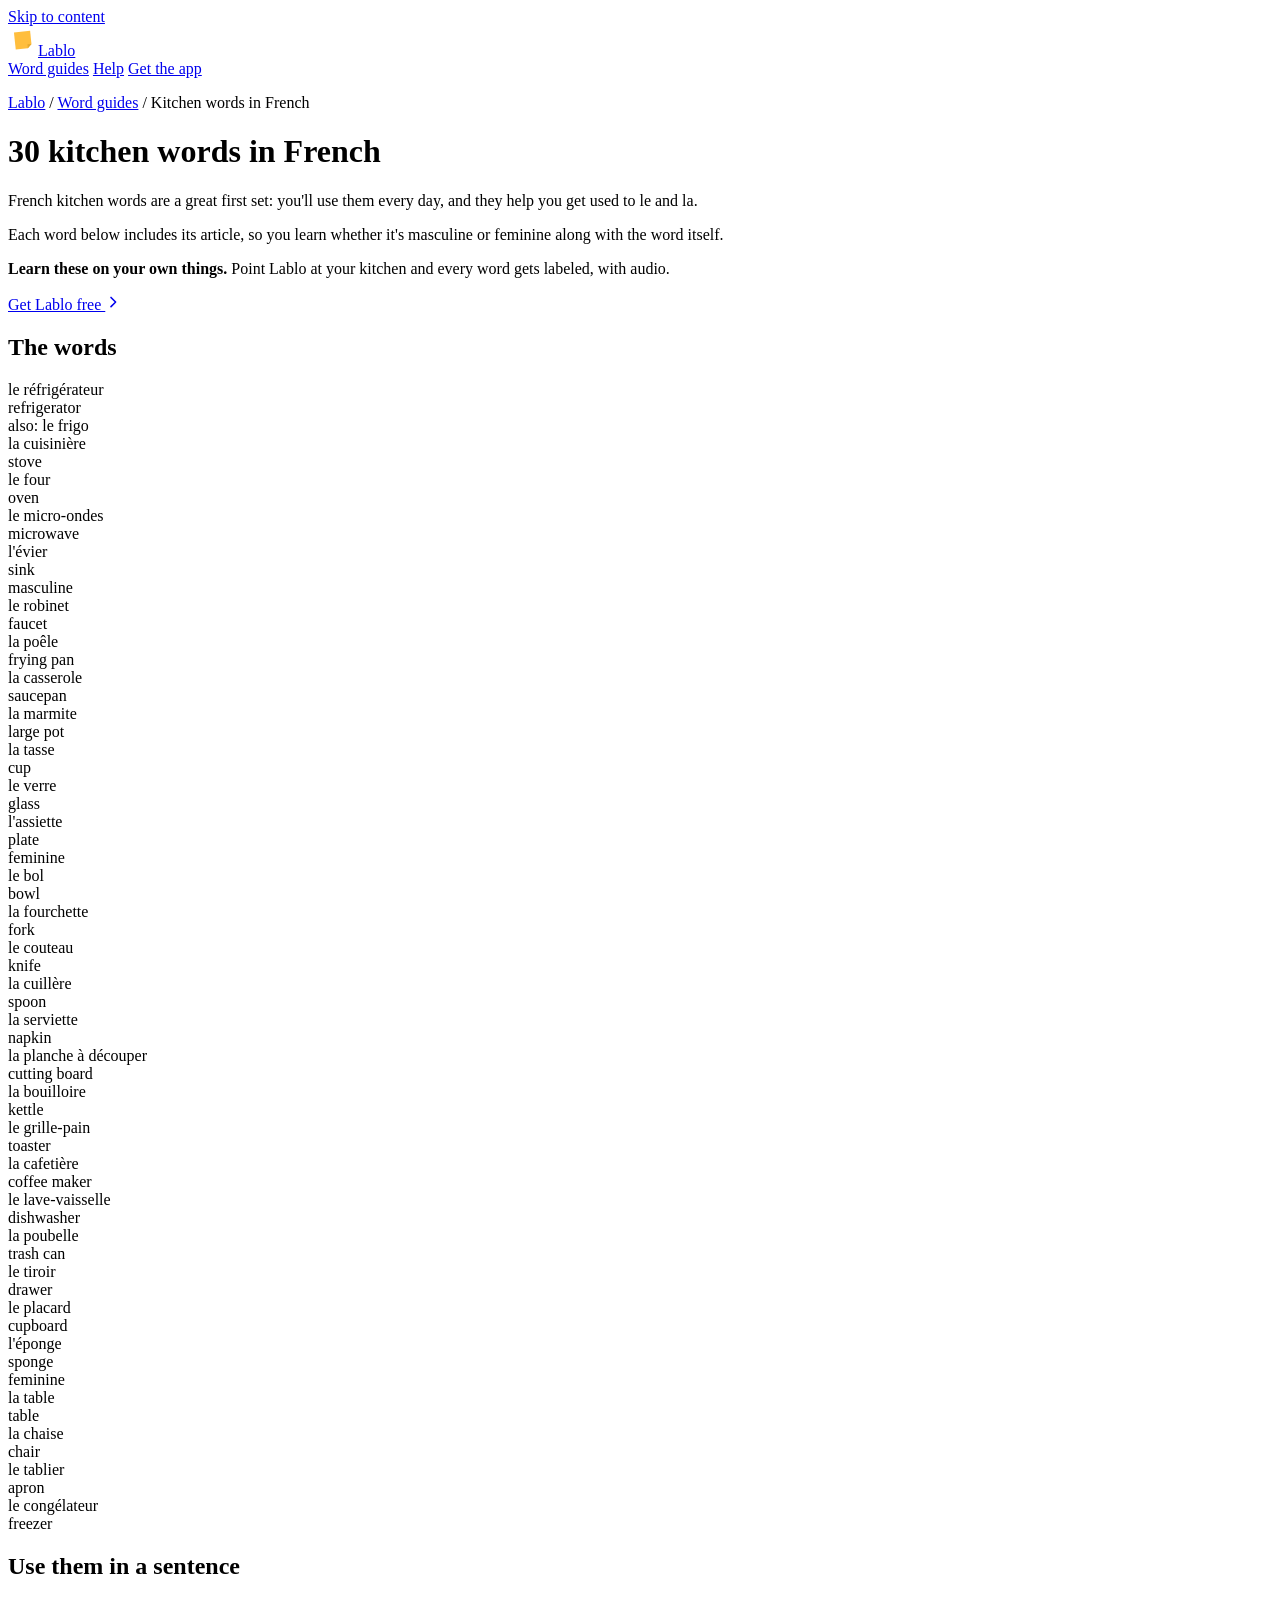
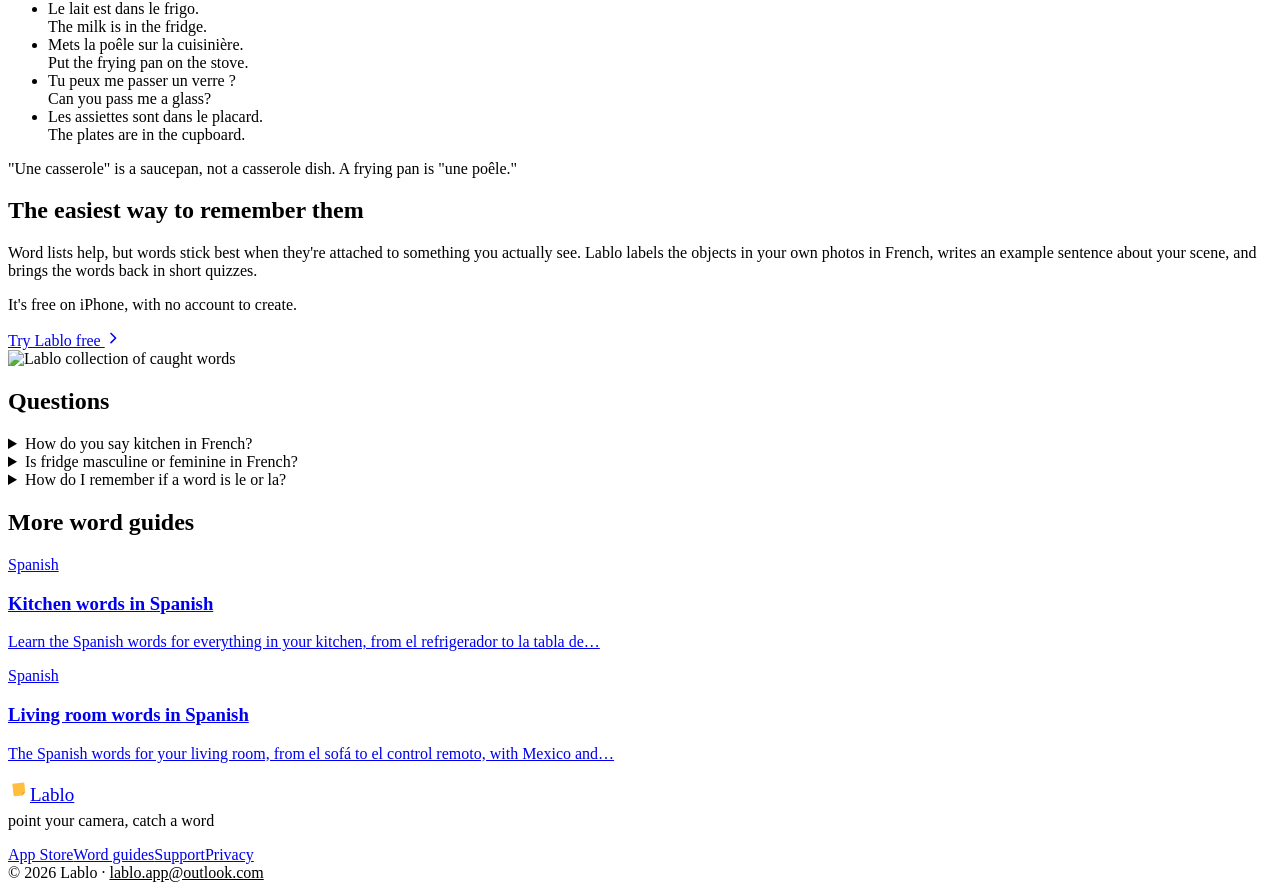
==== french-kitchen-words.html @ de6516f2 "Add files via upload" ====
<!DOCTYPE html>
<html lang="en">
<head>
<meta charset="UTF-8">
<meta name="viewport" content="width=device-width, initial-scale=1.0">
<title>30 Kitchen Words in French, With Genders and Examples | Lablo</title>
<meta name="description" content="Learn the French words for everything in your kitchen, from le frigo to la planche à découper, with masculine and feminine marked and example sentences.">
<link rel="canonical" href="https://lablo.app/words/french-kitchen-words.html">
<meta name="apple-itunes-app" content="app-id=6800958942">
<meta name="theme-color" content="#fdf7f0">
<meta property="og:type" content="article">
<meta property="og:url" content="https://lablo.app/words/french-kitchen-words.html">
<meta property="og:title" content="30 Kitchen Words in French, With Genders and Examples | Lablo">
<meta property="og:description" content="Learn the French words for everything in your kitchen, from le frigo to la planche à découper, with masculine and feminine marked and example sentences.">
<meta property="og:image" content="https://lablo.app/assets/og-image.jpg">
<meta name="twitter:card" content="summary_large_image">
<link rel="icon" href="/assets/favicon.svg" type="image/svg+xml">
<link rel="preconnect" href="https://fonts.googleapis.com">
<link rel="preconnect" href="https://fonts.gstatic.com" crossorigin>
<link href="https://fonts.googleapis.com/css2?family=Nunito:wght@600;700;800&family=Outfit:wght@400;500;600;700&family=Kalam&display=swap" rel="stylesheet">
<link rel="stylesheet" href="/assets/site.css">
<script type="application/ld+json">{"@context": "https://schema.org", "@type": "FAQPage", "mainEntity": [{"@type": "Question", "name": "How do you say kitchen in French?", "acceptedAnswer": {"@type": "Answer", "text": "The kitchen is \"la cuisine.\" The same word also means cooking or cuisine."}}, {"@type": "Question", "name": "Is fridge masculine or feminine in French?", "acceptedAnswer": {"@type": "Answer", "text": "Masculine: \"le réfrigérateur,\" usually shortened to \"le frigo.\""}}, {"@type": "Question", "name": "How do I remember if a word is le or la?", "acceptedAnswer": {"@type": "Answer", "text": "Always learn the article with the word. Lablo shows every word with its article and reads it aloud, so le and la stick naturally."}}]}</script>
<script type="application/ld+json">{"@context": "https://schema.org", "@type": "BreadcrumbList", "itemListElement": [{"@type": "ListItem", "position": 1, "name": "Lablo", "item": "https://lablo.app/"}, {"@type": "ListItem", "position": 2, "name": "Word guides", "item": "https://lablo.app/words/"}, {"@type": "ListItem", "position": 3, "name": "Kitchen words in French", "item": "https://lablo.app/words/french-kitchen-words.html"}]}</script>
</head>
<body>
<a class="skip" href="#main">Skip to content</a>
<svg width="0" height="0" style="position:absolute" aria-hidden="true">
  <symbol id="d-phone" viewBox="0 0 24 24"><g fill="none" stroke="currentColor" stroke-width="2.1" stroke-linecap="round" stroke-linejoin="round"><path d="M7.2 3.2c3.2-.2 6.4-.2 9.6 0 .2 5.9.2 11.7 0 17.6-3.2.2-6.4.2-9.6 0-.2-5.9-.2-11.7 0-17.6z"/><path d="M10.6 17.8c1-.1 1.9-.1 2.8 0"/></g></symbol>
  <symbol id="d-next" viewBox="0 0 24 24"><path d="M9 5.2c2.3 2.3 4.6 4.6 6.9 6.8-2.3 2.4-4.6 4.7-6.9 7" fill="none" stroke="currentColor" stroke-width="2.4" stroke-linecap="round" stroke-linejoin="round"/></symbol>
</svg>
<header class="site-head">
  <div class="wrap">
    <a class="brand" href="/" aria-label="Lablo home"><svg width="30" height="30" viewBox="0 0 48 48" aria-hidden="true"><g transform="rotate(-6 24 24)"><path d="M11 9h26v21l-6.5 6.5H11z" fill="#ffbe3d"/><path d="M30.5 36.5v-6.5h6.5z" fill="#e5a92e"/></g></svg>Lablo</a>
    <nav class="nav" aria-label="Main">
      <a class="hide-sm" href="/words/">Word guides</a>
      <a class="hide-sm" href="/support.html">Help</a>
      <a class="get" href="https://apps.apple.com/us/app/lablo/id6800958942">Get the app</a>
    </nav>
  </div>
</header>

<main id="main"><div class="wrap narrow article">
<p class="crumbs"><a href="/">Lablo</a> / <a href="/words/">Word guides</a> / Kitchen words in French</p>
<h1>30 kitchen words in French</h1>
<p class="intro">French kitchen words are a great first set: you&#x27;ll use them every day, and they help you get used to le and la.</p>
<p class="intro">Each word below includes its article, so you learn whether it&#x27;s masculine or feminine along with the word itself.</p>
<div class="sticky inline-cta"><p><strong>Learn these on your own things.</strong> Point Lablo at your kitchen and every word gets labeled, with audio.</p><a class="btn" href="https://apps.apple.com/us/app/lablo/id6800958942">Get Lablo free <svg width="16" height="16" aria-hidden="true"><use href="#d-next"/></svg></a></div>
<h2>The words</h2>
<div class="words">
<div class="word"><div class="t" lang="fr">le réfrigérateur</div><div class="e">refrigerator</div><div class="r">also: le frigo</div></div>
<div class="word"><div class="t" lang="fr">la cuisinière</div><div class="e">stove</div></div>
<div class="word"><div class="t" lang="fr">le four</div><div class="e">oven</div></div>
<div class="word"><div class="t" lang="fr">le micro-ondes</div><div class="e">microwave</div></div>
<div class="word"><div class="t" lang="fr">l&#x27;évier</div><div class="e">sink</div><div class="r">masculine</div></div>
<div class="word"><div class="t" lang="fr">le robinet</div><div class="e">faucet</div></div>
<div class="word"><div class="t" lang="fr">la poêle</div><div class="e">frying pan</div></div>
<div class="word"><div class="t" lang="fr">la casserole</div><div class="e">saucepan</div></div>
<div class="word"><div class="t" lang="fr">la marmite</div><div class="e">large pot</div></div>
<div class="word"><div class="t" lang="fr">la tasse</div><div class="e">cup</div></div>
<div class="word"><div class="t" lang="fr">le verre</div><div class="e">glass</div></div>
<div class="word"><div class="t" lang="fr">l&#x27;assiette</div><div class="e">plate</div><div class="r">feminine</div></div>
<div class="word"><div class="t" lang="fr">le bol</div><div class="e">bowl</div></div>
<div class="word"><div class="t" lang="fr">la fourchette</div><div class="e">fork</div></div>
<div class="word"><div class="t" lang="fr">le couteau</div><div class="e">knife</div></div>
<div class="word"><div class="t" lang="fr">la cuillère</div><div class="e">spoon</div></div>
<div class="word"><div class="t" lang="fr">la serviette</div><div class="e">napkin</div></div>
<div class="word"><div class="t" lang="fr">la planche à découper</div><div class="e">cutting board</div></div>
<div class="word"><div class="t" lang="fr">la bouilloire</div><div class="e">kettle</div></div>
<div class="word"><div class="t" lang="fr">le grille-pain</div><div class="e">toaster</div></div>
<div class="word"><div class="t" lang="fr">la cafetière</div><div class="e">coffee maker</div></div>
<div class="word"><div class="t" lang="fr">le lave-vaisselle</div><div class="e">dishwasher</div></div>
<div class="word"><div class="t" lang="fr">la poubelle</div><div class="e">trash can</div></div>
<div class="word"><div class="t" lang="fr">le tiroir</div><div class="e">drawer</div></div>
<div class="word"><div class="t" lang="fr">le placard</div><div class="e">cupboard</div></div>
<div class="word"><div class="t" lang="fr">l&#x27;éponge</div><div class="e">sponge</div><div class="r">feminine</div></div>
<div class="word"><div class="t" lang="fr">la table</div><div class="e">table</div></div>
<div class="word"><div class="t" lang="fr">la chaise</div><div class="e">chair</div></div>
<div class="word"><div class="t" lang="fr">le tablier</div><div class="e">apron</div></div>
<div class="word"><div class="t" lang="fr">le congélateur</div><div class="e">freezer</div></div>
</div>
<h2>Use them in a sentence</h2><ul class="examples"><li><div class="es" lang="fr">Le lait est dans le frigo.</div><div class="en">The milk is in the fridge.</div></li><li><div class="es" lang="fr">Mets la poêle sur la cuisinière.</div><div class="en">Put the frying pan on the stove.</div></li><li><div class="es" lang="fr">Tu peux me passer un verre ?</div><div class="en">Can you pass me a glass?</div></li><li><div class="es" lang="fr">Les assiettes sont dans le placard.</div><div class="en">The plates are in the cupboard.</div></li></ul>
<div class="tip"><span class="tape" style="left:16%"></span><p class="hand">&quot;Une casserole&quot; is a saucepan, not a casserole dish. A frying pan is &quot;une poêle.&quot;</p></div>
<h2>The easiest way to remember them</h2>
<div class="feature" style="padding:0">
  <div><p>Word lists help, but words stick best when they're attached to something you actually see. Lablo labels the objects in your own photos in French, writes an example sentence about your scene, and brings the words back in short quizzes.</p>
  <p>It's free on iPhone, with no account to create.</p><a class="btn" href="https://apps.apple.com/us/app/lablo/id6800958942">Try Lablo free <svg width="16" height="16" aria-hidden="true"><use href="#d-next"/></svg></a></div>
  <div class="feature-art"><div class="phone tilt-r" style="max-width:240px"><img src="/assets/shot-2_collection.jpg" alt="Lablo collection of caught words" width="560" height="1164" loading="lazy"></div></div>
</div>
<h2>Questions</h2><div class="faq"><details><summary>How do you say kitchen in French?</summary><p>The kitchen is &quot;la cuisine.&quot; The same word also means cooking or cuisine.</p></details><details><summary>Is fridge masculine or feminine in French?</summary><p>Masculine: &quot;le réfrigérateur,&quot; usually shortened to &quot;le frigo.&quot;</p></details><details><summary>How do I remember if a word is le or la?</summary><p>Always learn the article with the word. Lablo shows every word with its article and reads it aloud, so le and la stick naturally.</p></details></div>
<h2>More word guides</h2><div class="guides"><a class="card guide" href="/words/spanish-kitchen-words.html"><span class="lang-tag">Spanish</span><h3>Kitchen words in Spanish</h3><p>Learn the Spanish words for everything in your kitchen, from el refrigerador to la tabla de…</p></a><a class="card guide" href="/words/spanish-living-room-words.html"><span class="lang-tag">Spanish</span><h3>Living room words in Spanish</h3><p>The Spanish words for your living room, from el sofá to el control remoto, with Mexico and…</p></a></div>
</div></main>
<footer class="site-foot">
  <div class="wrap">
    <div>
      <a class="brand" href="/" style="font-size:19px"><svg width="22" height="22" viewBox="0 0 48 48" aria-hidden="true"><g transform="rotate(-6 24 24)"><path d="M11 9h26v21l-6.5 6.5H11z" fill="#ffbe3d"/><path d="M30.5 36.5v-6.5h6.5z" fill="#e5a92e"/></g></svg>Lablo</a>
      <p class="sign" style="margin-top:6px">point your camera, catch a word</p>
    </div>
    <nav aria-label="Footer">
      <a href="https://apps.apple.com/us/app/lablo/id6800958942">App Store</a><a href="/words/">Word guides</a><a href="/support.html">Support</a><a href="/privacy.html">Privacy</a>
    </nav>
    <div>© 2026 Lablo · <a href="mailto:lablo.app@outlook.com" style="color:var(--muted)">lablo.app@outlook.com</a></div>
  </div>
</footer>
</body>
</html>
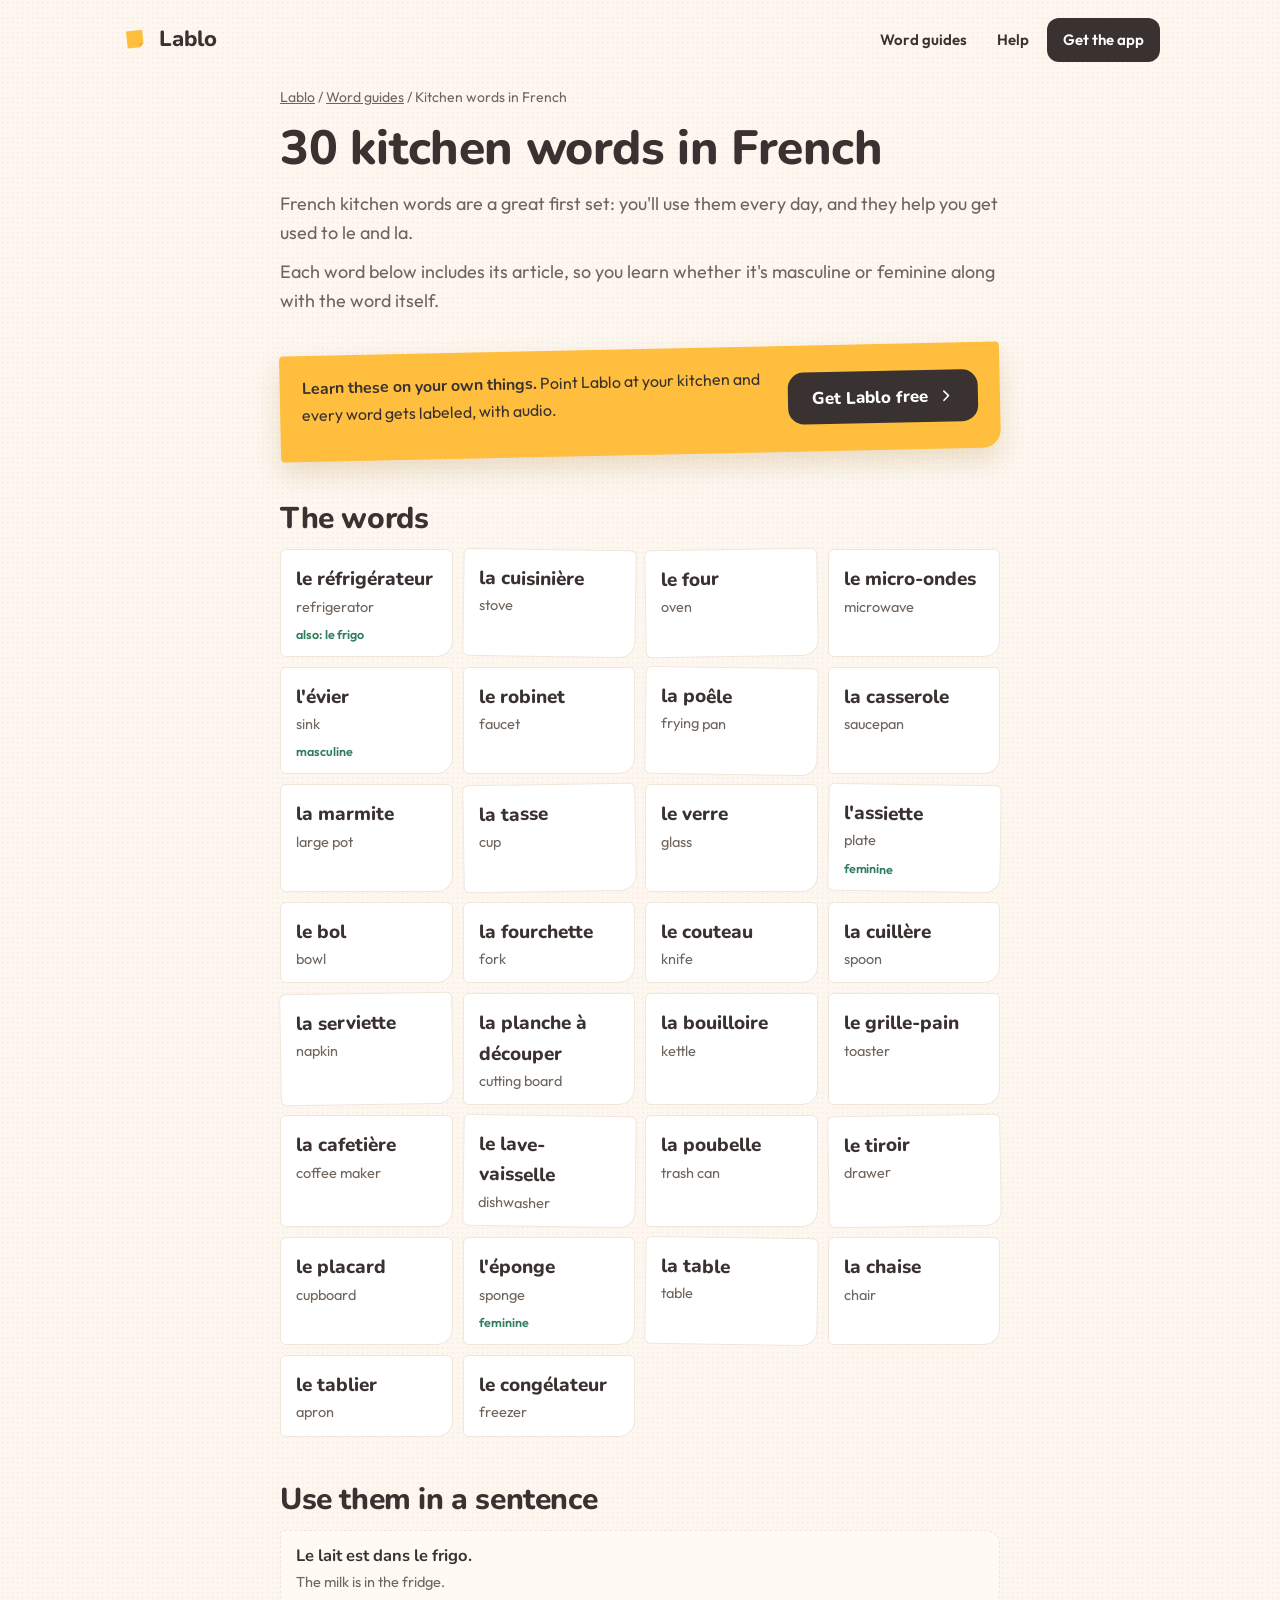
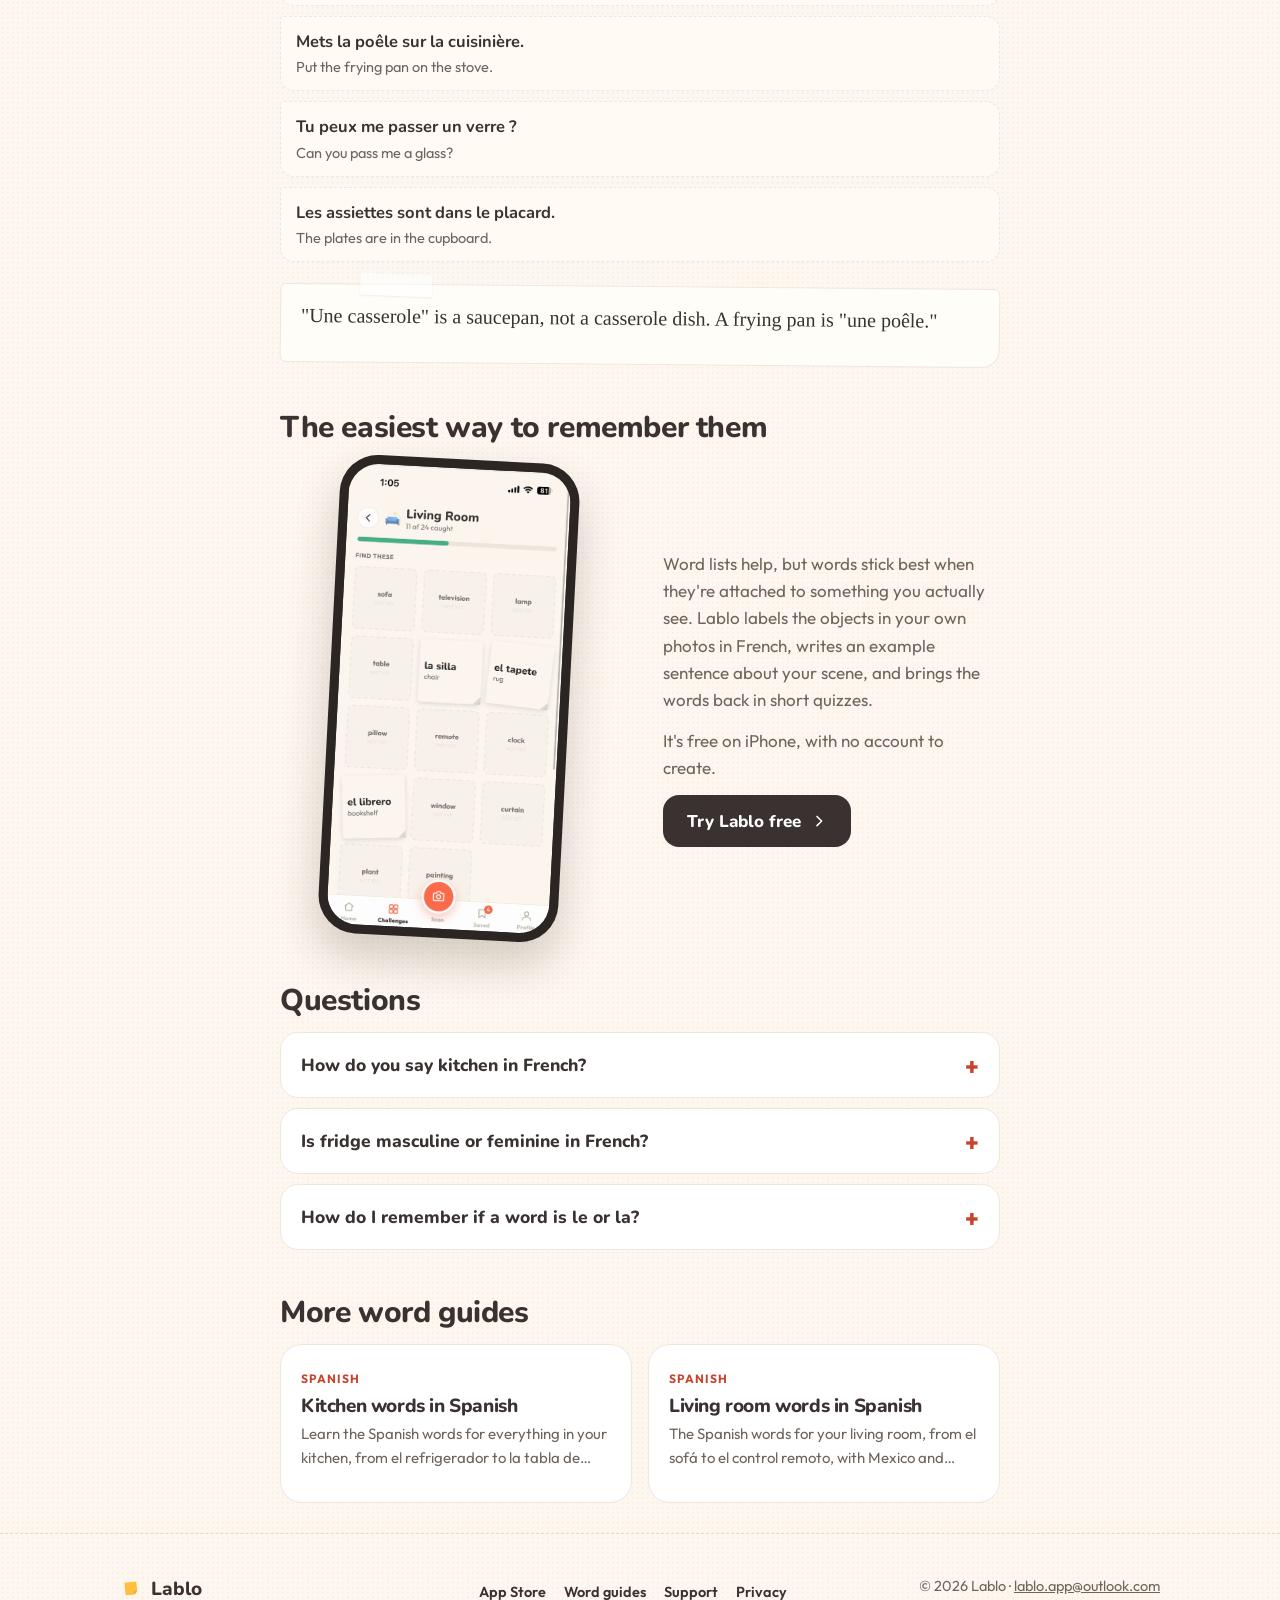
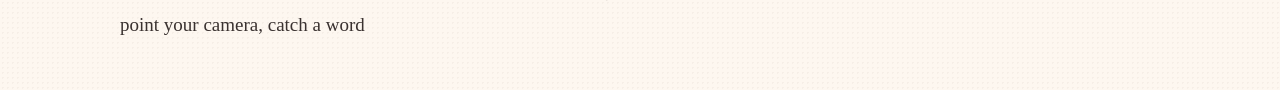
==== commit 039b3f17: "Add files via upload" ====
--- a/french-kitchen-words.html
+++ b/french-kitchen-words.html
@@ -5,22 +5,22 @@
 <meta name="viewport" content="width=device-width, initial-scale=1.0">
 <title>30 Kitchen Words in French, With Genders and Examples | Lablo</title>
 <meta name="description" content="Learn the French words for everything in your kitchen, from le frigo to la planche à découper, with masculine and feminine marked and example sentences.">
-<link rel="canonical" href="https://lablo.app/words/french-kitchen-words.html">
+<link rel="canonical" href="https://lablo.app/french-kitchen-words.html">
 <meta name="apple-itunes-app" content="app-id=6800958942">
 <meta name="theme-color" content="#fdf7f0">
 <meta property="og:type" content="article">
-<meta property="og:url" content="https://lablo.app/words/french-kitchen-words.html">
+<meta property="og:url" content="https://lablo.app/french-kitchen-words.html">
 <meta property="og:title" content="30 Kitchen Words in French, With Genders and Examples | Lablo">
 <meta property="og:description" content="Learn the French words for everything in your kitchen, from le frigo to la planche à découper, with masculine and feminine marked and example sentences.">
-<meta property="og:image" content="https://lablo.app/assets/og-image.jpg">
+<meta property="og:image" content="https://lablo.app/og-image.jpg">
 <meta name="twitter:card" content="summary_large_image">
-<link rel="icon" href="/assets/favicon.svg" type="image/svg+xml">
+<link rel="icon" href="/favicon.svg" type="image/svg+xml">
 <link rel="preconnect" href="https://fonts.googleapis.com">
 <link rel="preconnect" href="https://fonts.gstatic.com" crossorigin>
 <link href="https://fonts.googleapis.com/css2?family=Nunito:wght@600;700;800&family=Outfit:wght@400;500;600;700&family=Kalam&display=swap" rel="stylesheet">
-<link rel="stylesheet" href="/assets/site.css">
+<link rel="stylesheet" href="/site.css">
 <script type="application/ld+json">{"@context": "https://schema.org", "@type": "FAQPage", "mainEntity": [{"@type": "Question", "name": "How do you say kitchen in French?", "acceptedAnswer": {"@type": "Answer", "text": "The kitchen is \"la cuisine.\" The same word also means cooking or cuisine."}}, {"@type": "Question", "name": "Is fridge masculine or feminine in French?", "acceptedAnswer": {"@type": "Answer", "text": "Masculine: \"le réfrigérateur,\" usually shortened to \"le frigo.\""}}, {"@type": "Question", "name": "How do I remember if a word is le or la?", "acceptedAnswer": {"@type": "Answer", "text": "Always learn the article with the word. Lablo shows every word with its article and reads it aloud, so le and la stick naturally."}}]}</script>
-<script type="application/ld+json">{"@context": "https://schema.org", "@type": "BreadcrumbList", "itemListElement": [{"@type": "ListItem", "position": 1, "name": "Lablo", "item": "https://lablo.app/"}, {"@type": "ListItem", "position": 2, "name": "Word guides", "item": "https://lablo.app/words/"}, {"@type": "ListItem", "position": 3, "name": "Kitchen words in French", "item": "https://lablo.app/words/french-kitchen-words.html"}]}</script>
+<script type="application/ld+json">{"@context": "https://schema.org", "@type": "BreadcrumbList", "itemListElement": [{"@type": "ListItem", "position": 1, "name": "Lablo", "item": "https://lablo.app/"}, {"@type": "ListItem", "position": 2, "name": "Word guides", "item": "https://lablo.app/guides.html"}, {"@type": "ListItem", "position": 3, "name": "Kitchen words in French", "item": "https://lablo.app/french-kitchen-words.html"}]}</script>
 </head>
 <body>
 <a class="skip" href="#main">Skip to content</a>
@@ -32,7 +32,7 @@
   <div class="wrap">
     <a class="brand" href="/" aria-label="Lablo home"><svg width="30" height="30" viewBox="0 0 48 48" aria-hidden="true"><g transform="rotate(-6 24 24)"><path d="M11 9h26v21l-6.5 6.5H11z" fill="#ffbe3d"/><path d="M30.5 36.5v-6.5h6.5z" fill="#e5a92e"/></g></svg>Lablo</a>
     <nav class="nav" aria-label="Main">
-      <a class="hide-sm" href="/words/">Word guides</a>
+      <a class="hide-sm" href="/guides.html">Word guides</a>
       <a class="hide-sm" href="/support.html">Help</a>
       <a class="get" href="https://apps.apple.com/us/app/lablo/id6800958942">Get the app</a>
     </nav>
@@ -40,7 +40,7 @@
 </header>
 
 <main id="main"><div class="wrap narrow article">
-<p class="crumbs"><a href="/">Lablo</a> / <a href="/words/">Word guides</a> / Kitchen words in French</p>
+<p class="crumbs"><a href="/">Lablo</a> / <a href="/guides.html">Word guides</a> / Kitchen words in French</p>
 <h1>30 kitchen words in French</h1>
 <p class="intro">French kitchen words are a great first set: you&#x27;ll use them every day, and they help you get used to le and la.</p>
 <p class="intro">Each word below includes its article, so you learn whether it&#x27;s masculine or feminine along with the word itself.</p>
@@ -84,10 +84,10 @@
 <div class="feature" style="padding:0">
   <div><p>Word lists help, but words stick best when they're attached to something you actually see. Lablo labels the objects in your own photos in French, writes an example sentence about your scene, and brings the words back in short quizzes.</p>
   <p>It's free on iPhone, with no account to create.</p><a class="btn" href="https://apps.apple.com/us/app/lablo/id6800958942">Try Lablo free <svg width="16" height="16" aria-hidden="true"><use href="#d-next"/></svg></a></div>
-  <div class="feature-art"><div class="phone tilt-r" style="max-width:240px"><img src="/assets/shot-2_collection.jpg" alt="Lablo collection of caught words" width="560" height="1164" loading="lazy"></div></div>
+  <div class="feature-art"><div class="phone tilt-r" style="max-width:240px"><img src="/shot-2_collection.jpg" alt="Lablo collection of caught words" width="560" height="1164" loading="lazy"></div></div>
 </div>
 <h2>Questions</h2><div class="faq"><details><summary>How do you say kitchen in French?</summary><p>The kitchen is &quot;la cuisine.&quot; The same word also means cooking or cuisine.</p></details><details><summary>Is fridge masculine or feminine in French?</summary><p>Masculine: &quot;le réfrigérateur,&quot; usually shortened to &quot;le frigo.&quot;</p></details><details><summary>How do I remember if a word is le or la?</summary><p>Always learn the article with the word. Lablo shows every word with its article and reads it aloud, so le and la stick naturally.</p></details></div>
-<h2>More word guides</h2><div class="guides"><a class="card guide" href="/words/spanish-kitchen-words.html"><span class="lang-tag">Spanish</span><h3>Kitchen words in Spanish</h3><p>Learn the Spanish words for everything in your kitchen, from el refrigerador to la tabla de…</p></a><a class="card guide" href="/words/spanish-living-room-words.html"><span class="lang-tag">Spanish</span><h3>Living room words in Spanish</h3><p>The Spanish words for your living room, from el sofá to el control remoto, with Mexico and…</p></a></div>
+<h2>More word guides</h2><div class="guides"><a class="card guide" href="/spanish-kitchen-words.html"><span class="lang-tag">Spanish</span><h3>Kitchen words in Spanish</h3><p>Learn the Spanish words for everything in your kitchen, from el refrigerador to la tabla de…</p></a><a class="card guide" href="/spanish-living-room-words.html"><span class="lang-tag">Spanish</span><h3>Living room words in Spanish</h3><p>The Spanish words for your living room, from el sofá to el control remoto, with Mexico and…</p></a></div>
 </div></main>
 <footer class="site-foot">
   <div class="wrap">
@@ -96,7 +96,7 @@
       <p class="sign" style="margin-top:6px">point your camera, catch a word</p>
     </div>
     <nav aria-label="Footer">
-      <a href="https://apps.apple.com/us/app/lablo/id6800958942">App Store</a><a href="/words/">Word guides</a><a href="/support.html">Support</a><a href="/privacy.html">Privacy</a>
+      <a href="https://apps.apple.com/us/app/lablo/id6800958942">App Store</a><a href="/guides.html">Word guides</a><a href="/support.html">Support</a><a href="/privacy.html">Privacy</a>
     </nav>
     <div>© 2026 Lablo · <a href="mailto:lablo.app@outlook.com" style="color:var(--muted)">lablo.app@outlook.com</a></div>
   </div>
--- a/site.css
+++ b/site.css
@@ -0,0 +1,157 @@
+/* Lablo site — paper, sticky notes, tape, marker doodles. No gradients, no glass. */
+:root{
+  --ink:#3a3230; --paper:#fdf7f0; --surface:#fff; --line:#f0e6dc; --muted:#6f655d;
+  --coral:#ff6b4a; --coral-dk:#c8432c; --coral-lt:#ffe4dc;
+  --sticky:#ffbe3d; --sticky-dk:#e5a92e; --sticky-ink:#4a3810;
+  --green:#48b085; --green-dk:#2f7d5c; --green-lt:#e0efe8; --blue:#3f7fb8;
+  --hand:'Kalam',cursive; --head:'Nunito',sans-serif; --body:'Outfit',sans-serif;
+}
+*{box-sizing:border-box;margin:0;padding:0}
+html{-webkit-text-size-adjust:100%}
+body{font-family:var(--body);background:var(--paper);color:var(--ink);line-height:1.6;-webkit-font-smoothing:antialiased;
+  background-image:radial-gradient(rgba(120,90,60,0.05) 1px,transparent 1px);background-size:5px 5px}
+img{max-width:100%;display:block}
+a{color:var(--coral-dk)}
+h1,h2,h3{font-family:var(--head);font-weight:800;line-height:1.12;letter-spacing:-0.4px;color:var(--ink)}
+.wrap{max-width:1080px;margin:0 auto;padding:0 20px}
+.narrow{max-width:760px}
+.hand{font-family:var(--hand);font-weight:400}
+.skip{position:absolute;left:-999px}.skip:focus{left:12px;top:12px;background:#fff;padding:8px 12px;z-index:9}
+
+/* header */
+.site-head{padding:18px 0}
+.site-head .wrap{display:flex;align-items:center;gap:16px}
+.brand{display:flex;align-items:center;gap:9px;text-decoration:none;color:var(--ink);font-family:var(--head);font-weight:800;font-size:22px}
+.nav{margin-left:auto;display:flex;align-items:center;gap:6px}
+.nav a{color:var(--ink);text-decoration:none;font-weight:600;font-size:15px;padding:10px 12px;border-radius:12px}
+.nav a:hover{background:var(--line)}
+.nav .get{background:var(--ink);color:#fff;padding:10px 16px}
+.nav .get:hover{background:#2a2422}
+@media(max-width:600px){.nav .hide-sm{display:none}}
+
+/* buttons */
+.btn{display:inline-flex;align-items:center;gap:10px;min-height:52px;padding:0 24px;border-radius:16px;background:var(--ink);color:#fff;
+  font-family:var(--head);font-weight:800;font-size:17px;text-decoration:none;transition:transform .15s}
+.btn:hover{transform:rotate(-1deg) translateY(-1px)}
+.btn svg{flex-shrink:0}
+.btn.alt{background:var(--surface);color:var(--ink);border:2px solid var(--ink)}
+.chips{display:flex;flex-wrap:wrap;gap:8px;margin-top:16px}
+.chip{font-size:13.5px;font-weight:600;color:var(--muted);background:var(--surface);border:1.5px solid var(--line);padding:5px 12px;border-radius:999px}
+
+/* paper bits */
+.tape{position:absolute;top:-11px;left:50%;width:72px;height:22px;margin-left:-36px;background:rgba(255,255,255,.62);
+  transform:rotate(2deg);border-radius:2px;box-shadow:0 1px 2px rgba(60,40,10,.08)}
+.sticky{position:relative;background:var(--sticky);color:var(--sticky-ink);border-radius:4px 4px 18px 4px;
+  box-shadow:0 12px 26px rgba(160,110,20,.2);transform:rotate(-1.2deg)}
+.card{background:var(--surface);border:1.5px solid var(--line);border-radius:22px}
+.stamp{display:inline-block;border:2px solid currentColor;border-radius:7px;padding:1px 8px;font-family:var(--head);font-weight:800;
+  font-size:12px;letter-spacing:1.2px;text-transform:uppercase;transform:rotate(-5deg)}
+
+/* phone frames */
+.phone{position:relative;width:100%;max-width:300px;border-radius:38px;padding:9px;background:#2b2523;box-shadow:0 22px 44px rgba(70,45,25,.22)}
+.phone img{border-radius:30px;width:100%;height:auto;aspect-ratio:560/1164;object-fit:cover;object-position:top}
+.phone.tilt-l{transform:rotate(-3deg)}.phone.tilt-r{transform:rotate(3deg)}
+
+/* hero */
+.hero{padding:34px 0 70px}
+.hero .wrap{display:grid;grid-template-columns:1.1fr .9fr;gap:40px;align-items:center}
+.hero .kicker{font-family:var(--hand);font-size:22px;color:var(--coral-dk);transform:rotate(-2deg);display:inline-block;margin-bottom:8px}
+.hero h1{font-size:clamp(38px,6vw,62px);margin-bottom:18px}
+.hero h1 em{font-style:normal;color:var(--coral-dk)}
+.hero p.lead{font-size:clamp(17px,2.2vw,20px);color:var(--muted);max-width:520px;margin-bottom:26px}
+.hero-art{position:relative;display:flex;justify-content:center;padding:20px 0}
+.hero-art .note{position:absolute;padding:10px 14px 12px;font-family:var(--hand);font-size:19px;line-height:1.15;z-index:2}
+.hero-art .n1{top:6%;left:-2%;transform:rotate(-7deg)}
+.hero-art .n2{bottom:12%;right:-4%;transform:rotate(6deg);background:#cfe9dc;color:#1f5a41;box-shadow:0 10px 22px rgba(30,80,60,.18)}
+.hero-art .note small{display:block;font-family:var(--body);font-size:12px;opacity:.75}
+@media(max-width:820px){.hero .wrap{grid-template-columns:1fr}.hero-art{margin-top:10px}.hero-art .n1{left:2%}.hero-art .n2{right:2%}}
+
+/* sections */
+section{padding:64px 0}
+.section-h{font-size:clamp(28px,4vw,40px);margin-bottom:10px}
+.section-sub{color:var(--muted);font-size:17px;max-width:600px;margin-bottom:34px}
+.center{text-align:center}.center .section-sub{margin-left:auto;margin-right:auto}
+
+/* steps */
+.steps{display:grid;grid-template-columns:repeat(3,minmax(0,1fr));gap:18px}
+.step{position:relative;padding:26px 22px 22px}
+.step:nth-child(2){transform:rotate(.8deg)}.step:nth-child(3){transform:rotate(-.6deg)}
+.step .num{font-family:var(--hand);font-size:20px;color:var(--coral-dk)}
+.step h3{font-size:21px;margin:6px 0 6px}
+.step p{color:var(--muted)}
+.doodle{width:54px;height:54px;border-radius:16px;background:var(--coral-lt);display:flex;align-items:center;justify-content:center;margin-bottom:12px}
+@media(max-width:820px){.steps{grid-template-columns:1fr}}
+
+/* feature rows */
+.feature{display:grid;grid-template-columns:1fr 1fr;gap:46px;align-items:center;padding:30px 0}
+.feature:nth-child(even) .feature-art{order:-1}
+.feature h3{font-size:clamp(24px,3vw,32px);margin-bottom:12px}
+.feature p{color:var(--muted);font-size:17px;margin-bottom:12px}
+.feature .label{font-family:var(--hand);font-size:19px;color:var(--green-dk);transform:rotate(-1.5deg);display:inline-block;margin-bottom:4px}
+.feature-art{display:flex;justify-content:center}
+.feature ul{list-style:none;margin-top:6px}
+.feature li{padding-left:28px;position:relative;margin:7px 0;color:var(--ink)}
+.feature li svg{position:absolute;left:0;top:4px}
+@media(max-width:820px){.feature{grid-template-columns:1fr;gap:26px}.feature:nth-child(even) .feature-art{order:0}}
+
+/* languages */
+.langs{display:flex;flex-wrap:wrap;gap:10px;justify-content:center;max-width:820px;margin:0 auto}
+.lang{background:var(--surface);border:1.5px solid var(--line);border-radius:14px;padding:9px 15px;font-weight:600}
+.lang:nth-child(3n){transform:rotate(-1.5deg)}.lang:nth-child(4n){transform:rotate(1.2deg)}
+.lang small{color:var(--muted);font-weight:500}
+
+/* guides */
+.guides{display:grid;grid-template-columns:repeat(2,minmax(0,1fr));gap:16px}
+.guide{display:block;padding:20px 20px 18px;text-decoration:none;color:var(--ink);transition:transform .15s}
+.guide:hover{transform:rotate(-1deg) translateY(-2px)}
+.guide .lang-tag{font-size:12px;font-weight:700;letter-spacing:.08em;text-transform:uppercase;color:var(--coral-dk)}
+.guide h3{font-size:19px;margin:6px 0 4px}
+.guide p{color:var(--muted);font-size:15px}
+@media(max-width:700px){.guides{grid-template-columns:1fr}}
+
+/* faq */
+.faq{max-width:760px;margin:0 auto}
+.faq details{background:var(--surface);border:1.5px solid var(--line);border-radius:18px;margin-bottom:10px;padding:0 20px}
+.faq summary{cursor:pointer;list-style:none;font-family:var(--head);font-weight:800;font-size:17.5px;padding:18px 28px 18px 0;position:relative}
+.faq summary::-webkit-details-marker{display:none}
+.faq summary::after{content:"+";position:absolute;right:0;top:14px;font-size:24px;color:var(--coral-dk);font-family:var(--body)}
+.faq details[open] summary::after{content:"–"}
+.faq details p{color:var(--muted);padding:0 0 18px}
+
+/* CTA band */
+.cta-note{max-width:640px;margin:0 auto;padding:40px 30px 34px;text-align:center}
+.cta-note h2{color:#2e2410;font-size:clamp(26px,4vw,36px);margin-bottom:10px}
+.cta-note p{font-size:17px;margin-bottom:22px}
+.inline-cta{display:flex;align-items:center;gap:16px;padding:20px 22px;margin:34px 0}
+.inline-cta p{flex:1;margin:0;font-size:16px;color:var(--ink)}
+.inline-cta strong{font-family:var(--head)}
+@media(max-width:600px){.inline-cta{flex-direction:column;align-items:flex-start}}
+
+/* word guide pages */
+.crumbs{font-size:14px;color:var(--muted);margin:6px 0 18px}.crumbs a{color:var(--muted)}
+.article h1{font-size:clamp(32px,5vw,48px);margin-bottom:14px}
+.article .intro{font-size:18px;color:var(--muted);margin-bottom:10px}
+.article h2{font-size:clamp(24px,3.4vw,30px);margin:46px 0 14px}
+.article p{margin-bottom:14px}
+.words{display:grid;grid-template-columns:repeat(auto-fill,minmax(150px,1fr));gap:10px}
+.word{position:relative;background:var(--surface);border:1.5px solid var(--line);border-radius:6px 6px 16px 6px;padding:14px 15px 12px}
+.word:nth-child(5n+2){transform:rotate(.8deg)}.word:nth-child(7n+3){transform:rotate(-.9deg)}
+.word .t{font-family:var(--head);font-weight:800;font-size:19px}
+.word .e{color:var(--muted);font-size:14.5px}
+.word .r{font-size:12.5px;color:var(--green-dk);margin-top:6px;font-weight:600}
+.examples{list-style:none}
+.examples li{background:#fffaf3;border:1.5px dashed var(--line);border-radius:4px 14px 14px 14px;padding:12px 15px;margin-bottom:10px}
+.examples .es{font-family:var(--head);font-weight:700;font-size:16.5px}
+.examples .en{color:var(--muted);font-size:14.5px}
+.tip{position:relative;background:#fffdf8;border:1.5px solid var(--line);border-radius:6px 6px 18px 6px;padding:18px 20px;margin:24px 0;transform:rotate(.5deg)}
+.tip .hand{font-size:20px;line-height:1.35}
+table.regional{width:100%;border-collapse:collapse;background:var(--surface);border:1.5px solid var(--line);border-radius:16px;overflow:hidden;font-size:15.5px}
+table.regional th,table.regional td{text-align:left;padding:11px 14px;border-bottom:1.5px solid var(--line)}
+table.regional th{font-family:var(--head);background:#fbf3ea}
+.table-scroll{overflow-x:auto}
+
+/* footer */
+.site-foot{border-top:1.5px dashed #e6d8ca;padding:40px 0 50px;margin-top:30px;color:var(--muted);font-size:14.5px}
+.site-foot .wrap{display:flex;flex-wrap:wrap;gap:24px;justify-content:space-between;align-items:flex-start}
+.site-foot nav a{color:var(--ink);font-weight:600;text-decoration:none;margin-right:18px;display:inline-block;padding:6px 0}
+.site-foot .sign{font-family:var(--hand);font-size:19px;color:var(--ink)}
